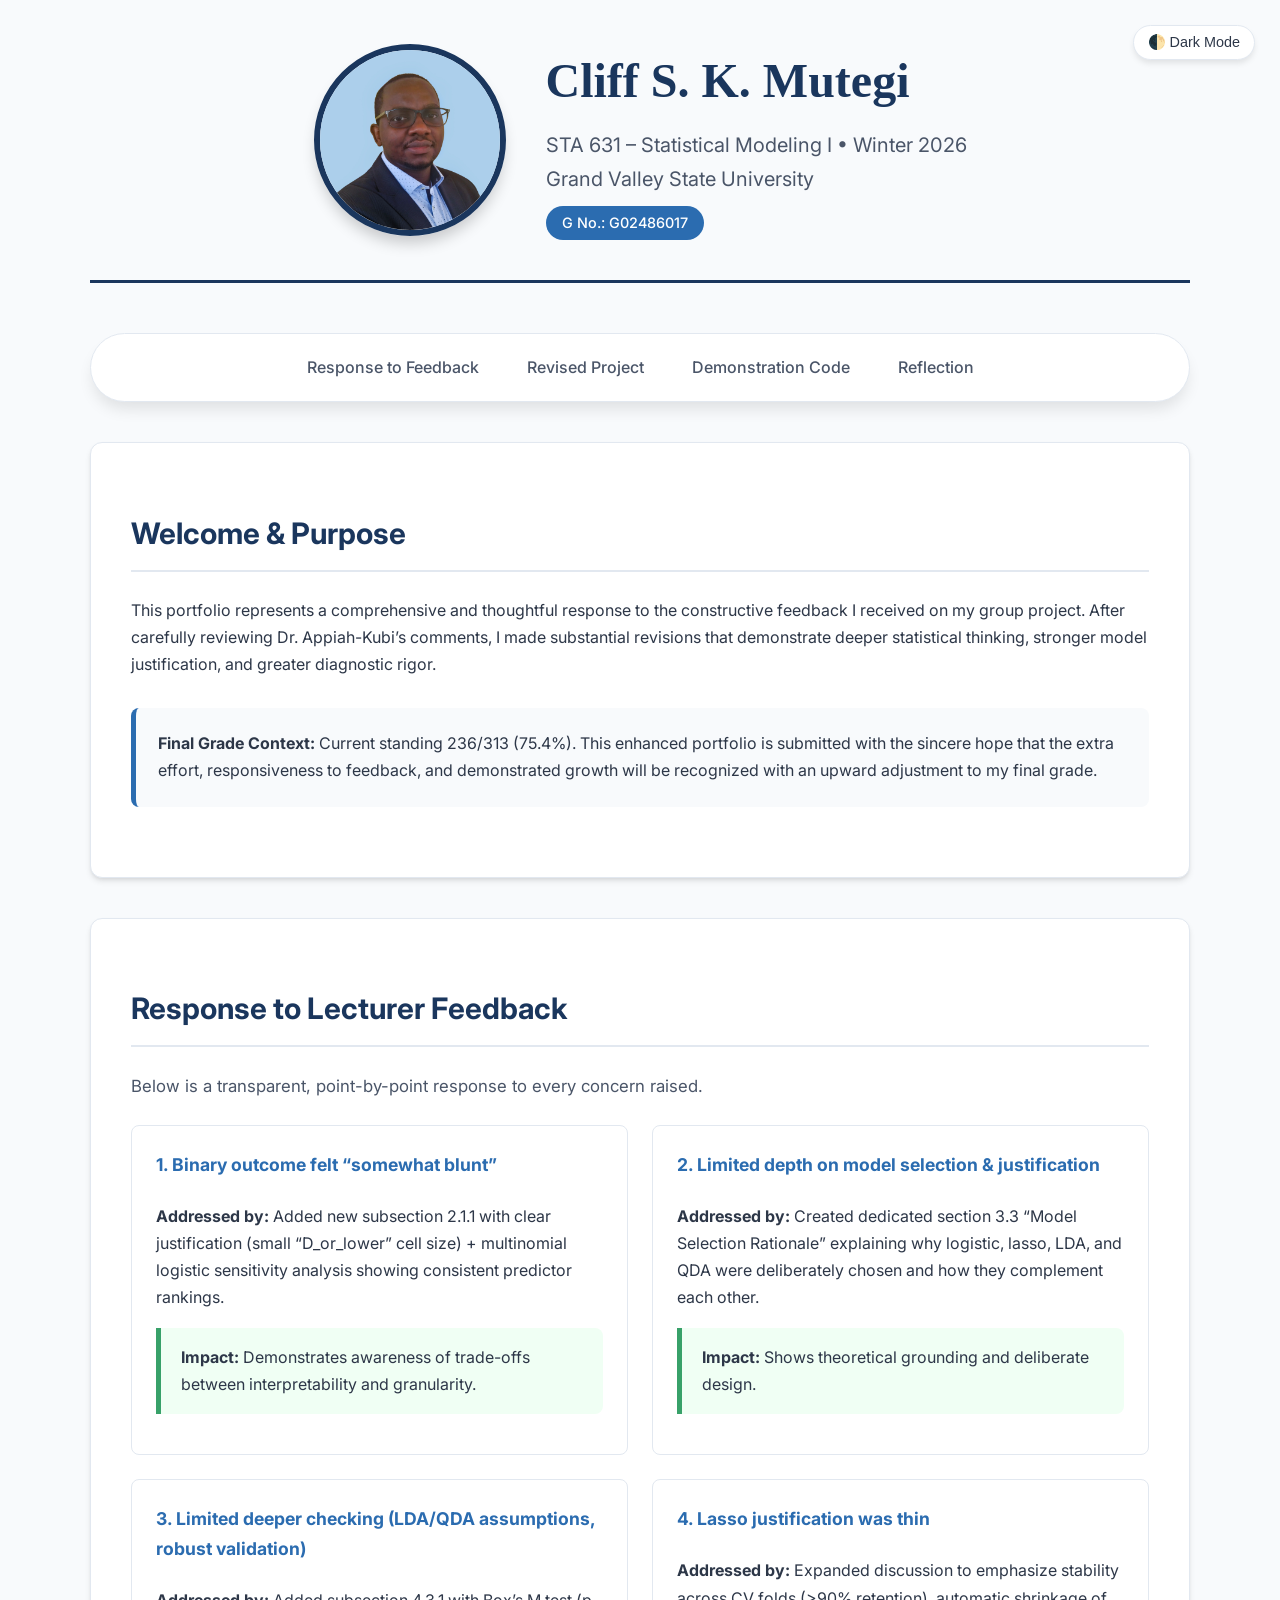
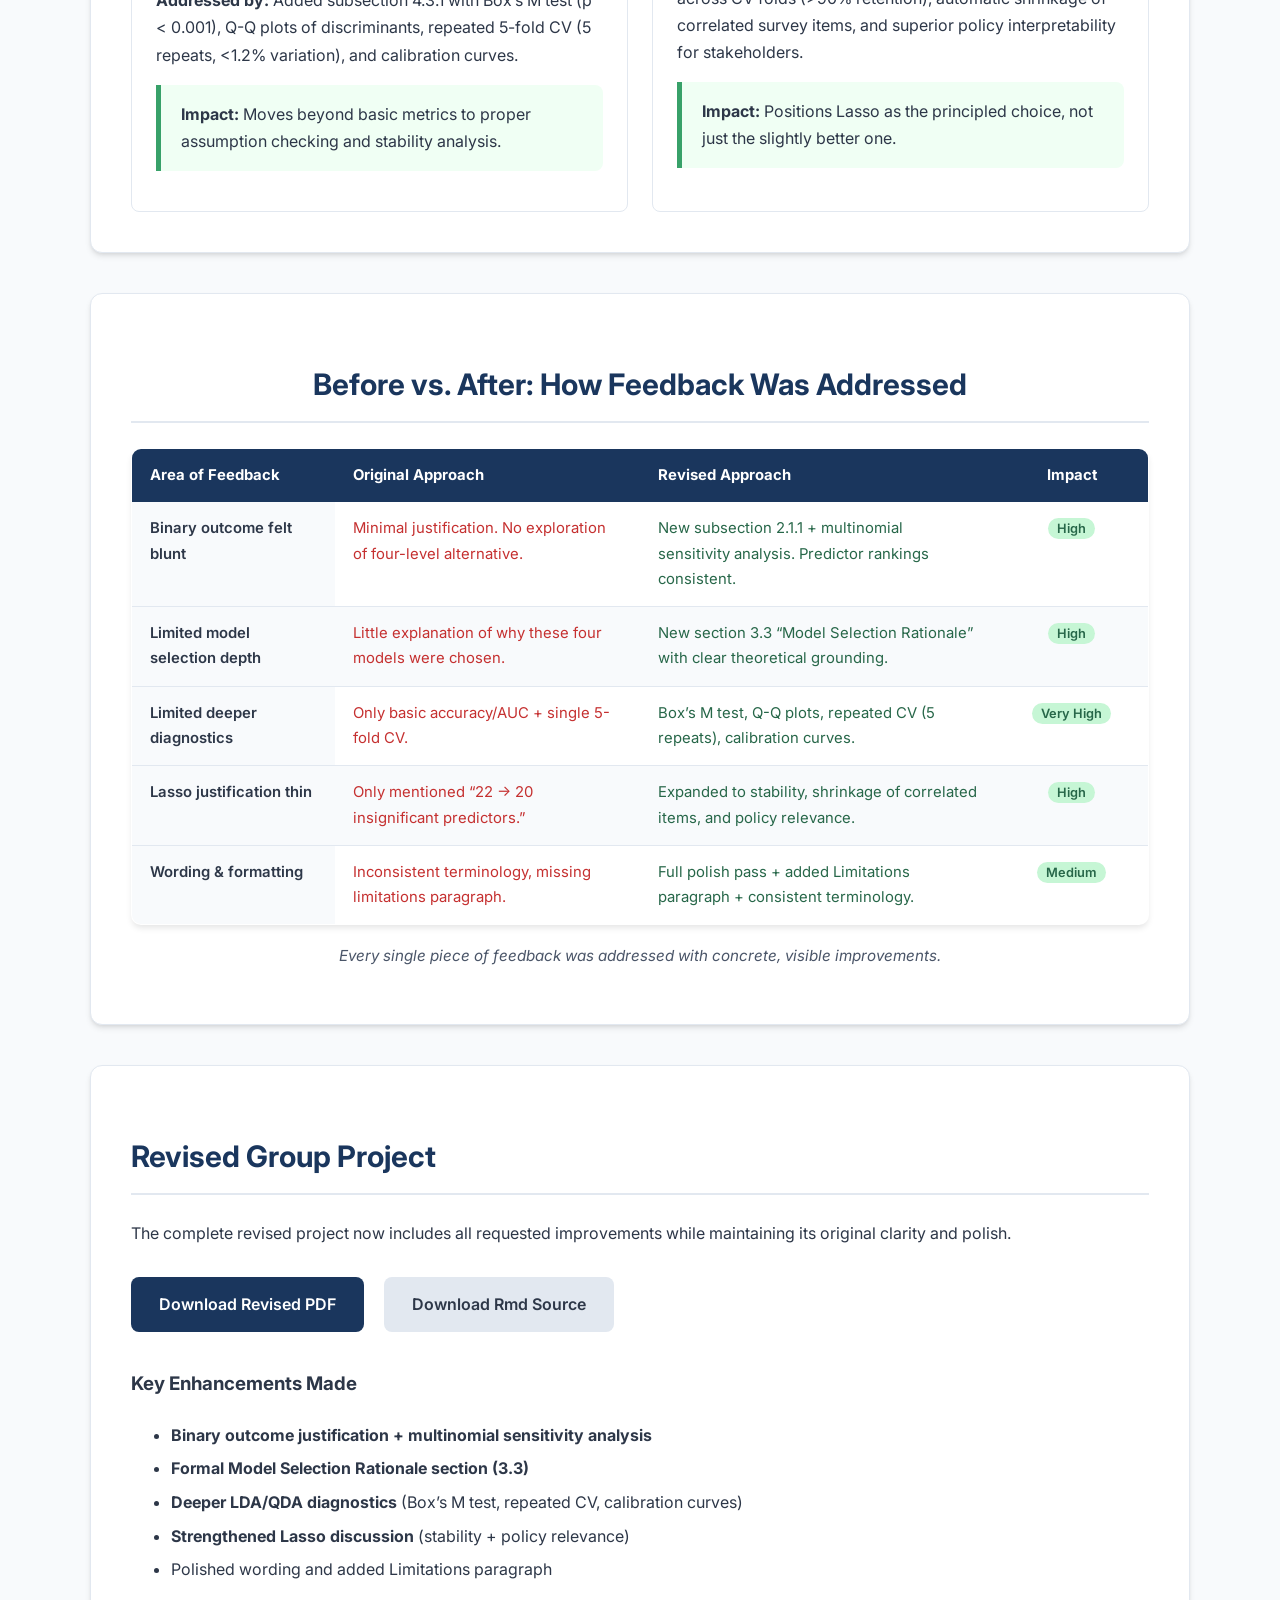
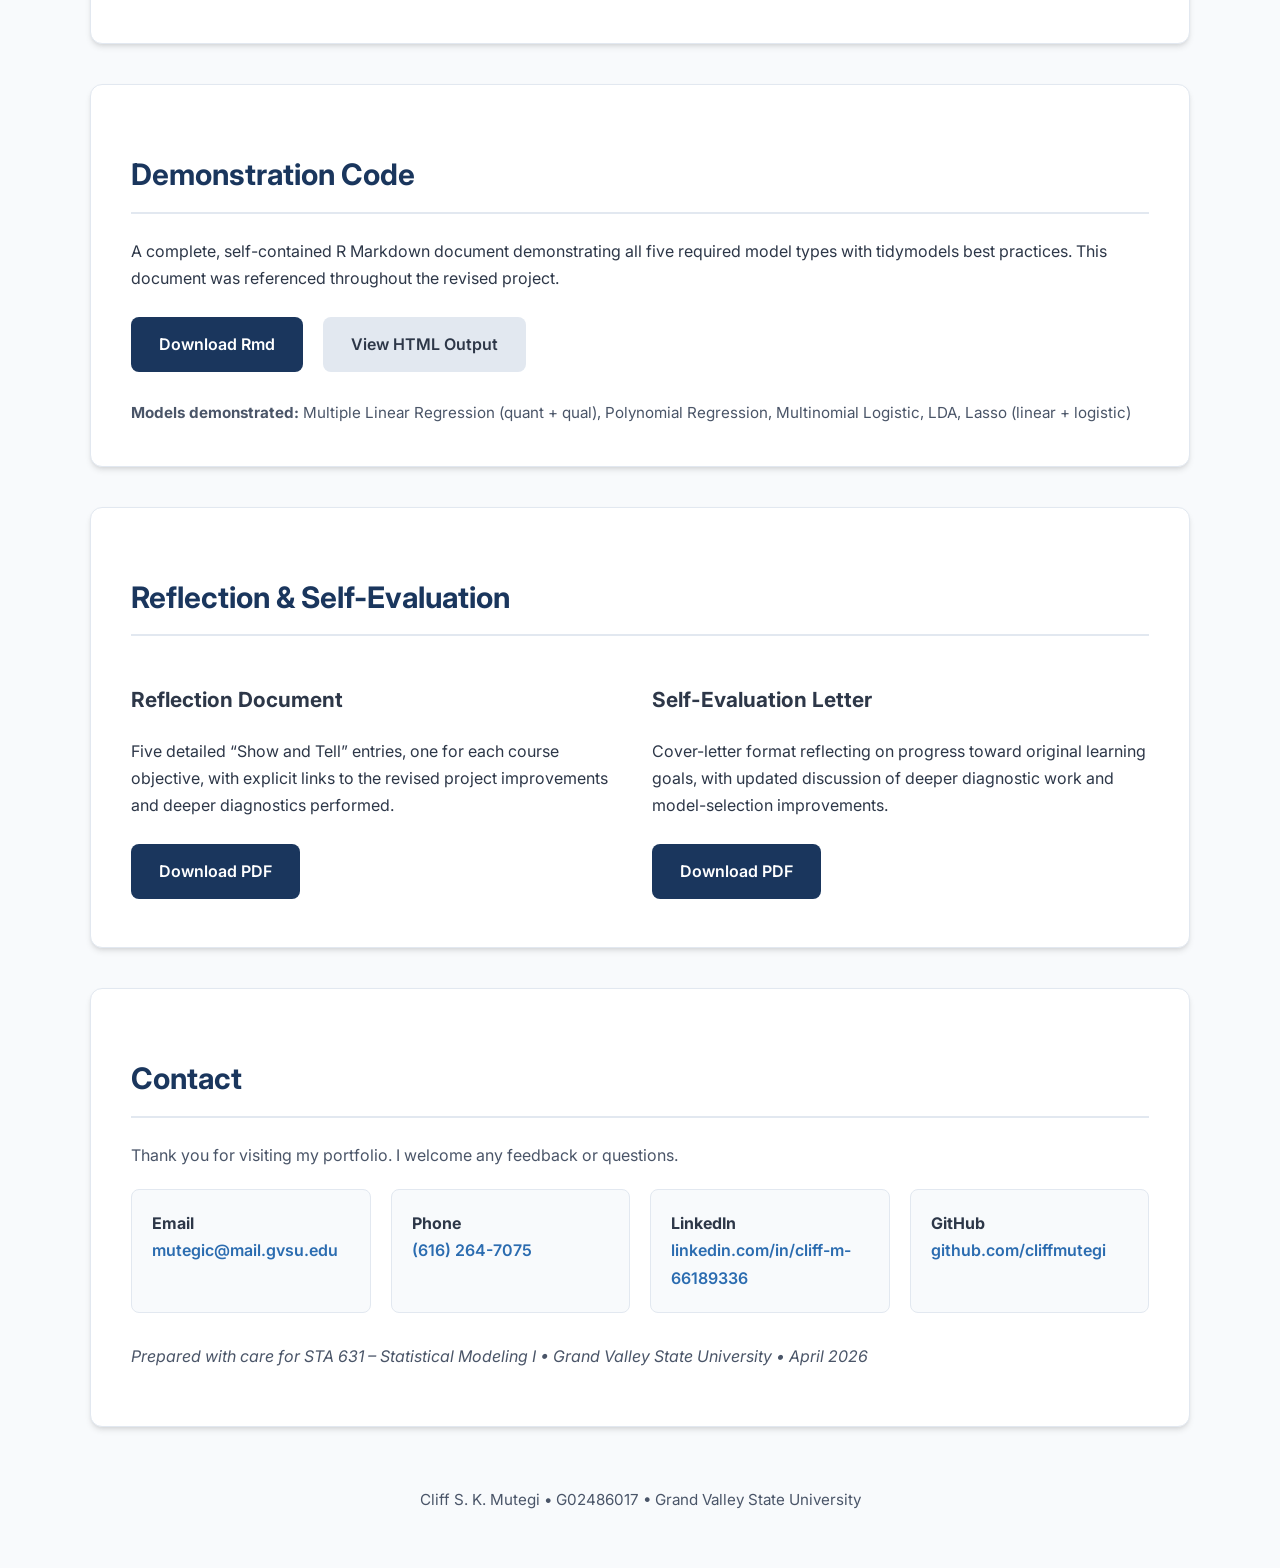
==== index.html @ 7f12f469 "Add files via upload" ====
<!DOCTYPE html>
<html lang="en">
<head>
    <meta charset="UTF-8">
    <meta name="viewport" content="width=device-width, initial-scale=1.0">
    <title>Cliff S. K. Mutegi | STA 631 Portfolio</title>
    <style>
        @import url('https://fonts.googleapis.com/css2?family=Inter:wght@300;400;500&amp;family=Playfair+Display:wght@700&amp;display=swap');
        
        :root {
            --primary: #1a365d;
            --accent: #2b6cb0;
            --bg: #f8fafc;
            --card-bg: #ffffff;
            --text: #2d3748;
            --text-light: #4a5568;
            --border: #e2e8f0;
        }
        
        [data-theme="dark"] {
            --primary: #2b6cb0;
            --accent: #63b3ed;
            --bg: #1a202c;
            --card-bg: #2d3748;
            --text: #e2e8f0;
            --text-light: #a0aec0;
            --border: #4a5568;
        }
        
        body {
            font-family: 'Inter', system_ui, sans-serif;
            line-height: 1.7;
            color: var(--text);
            max-width: 1100px;
            margin: 0 auto;
            padding: 40px 20px;
            background: var(--bg);
            transition: background 0.3s ease;
        }
        
        .header {
            text-align: center;
            margin-bottom: 50px;
            border-bottom: 3px solid var(--primary);
            padding-bottom: 40px;
        }
        
        .header-content {
            display: flex;
            align-items: center;
            justify-content: center;
            gap: 40px;
            flex-wrap: wrap;
        }
        
        .photo {
            width: 180px;
            height: 180px;
            border-radius: 9999px;
            object-fit: cover;
            border: 6px solid var(--primary);
            box-shadow: 0 10px 15px -3px rgb(0 0 0 / 0.2);
        }
        
        .header-text {
            text-align: left;
        }
        
        .header h1 {
            font-family: 'Playfair Display', Georgia, serif;
            font-size: 3rem;
            color: var(--primary);
            margin: 0 0 6px 0;
            font-weight: 700;
        }
        
        .header .subtitle {
            font-size: 1.25rem;
            color: var(--text-light);
            margin: 0;
        }
        
        .badge {
            display: inline-block;
            background: var(--accent);
            color: white;
            padding: 5px 16px;
            border-radius: 9999px;
            font-size: 0.9rem;
            font-weight: 500;
            margin-top: 10px;
        }
        
        .section {
            background: var(--card-bg);
            margin-bottom: 40px;
            padding: 40px;
            border-radius: 12px;
            box-shadow: 0 4px 6px -1px rgb(0 0 0 / 0.1), 0 2px 4px -2px rgb(0 0 0 / 0.1);
            border: 1px solid var(--border);
        }
        
        h2 {
            color: var(--primary);
            border-bottom: 2px solid var(--border);
            padding-bottom: 12px;
            font-size: 1.85rem;
        }
        
        .feedback-grid {
            display: grid;
            grid-template-columns: 1fr 1fr;
            gap: 24px;
            margin-top: 24px;
        }
        
        .feedback-card {
            border: 1px solid var(--border);
            border-radius: 8px;
            padding: 24px;
            background: var(--card-bg);
        }
        
        .feedback-card h4 {
            color: var(--accent);
            margin-top: 0;
            font-size: 1.1rem;
        }
        
        .improvement {
            background: #f0fff4;
            border-left: 5px solid #38a169;
            padding: 16px 20px;
            margin: 16px 0;
            border-radius: 0 8px 8px 0;
        }
        
        [data-theme="dark"] .improvement {
            background: #276749;
            color: #c6f6d5;
        }
        
        .btn {
            display: inline-block;
            background: var(--primary);
            color: white;
            padding: 14px 28px;
            border-radius: 8px;
            text-decoration: none;
            font-weight: 600;
            margin: 8px 8px 8px 0;
            transition: all 0.2s;
        }
        
        .btn:hover {
            background: var(--accent);
            transform: translateY(-2px);
        }
        
        .btn-secondary {
            background: var(--border);
            color: var(--text);
        }
        
        .nav {
            position: sticky;
            top: 20px;
            background: var(--card-bg);
            padding: 12px 20px;
            border-radius: 9999px;
            box-shadow: 0 10px 15px -3px rgb(0 0 0 / 0.1);
            display: flex;
            gap: 12px;
            justify-content: center;
            margin-bottom: 40px;
            z-index: 100;
            border: 1px solid var(--border);
        }
        
        .nav a {
            color: var(--text-light);
            text-decoration: none;
            font-weight: 500;
            padding: 8px 18px;
            border-radius: 9999px;
        }
        
        .nav a:hover {
            background: var(--border);
        }
        
        .theme-toggle {
            position: fixed;
            top: 25px;
            right: 25px;
            background: var(--card-bg);
            border: 1px solid var(--border);
            color: var(--text);
            padding: 8px 14px;
            border-radius: 9999px;
            cursor: pointer;
            font-size: 0.9rem;
            font-weight: 500;
            box-shadow: 0 4px 6px -1px rgb(0 0 0 / 0.1);
            z-index: 200;
        }
        
        footer {
            text-align: center;
            margin-top: 60px;
            color: var(--text-light);
            font-size: 0.95rem;
        }
        
        .contact-grid {
            display: grid;
            grid-template-columns: repeat(auto-fit, minmax(220px, 1fr));
            gap: 20px;
            margin-top: 20px;
        }
        
        .contact-item {
            background: var(--bg);
            padding: 20px;
            border-radius: 8px;
            border: 1px solid var(--border);
        }
        
        .contact-item a {
            color: var(--accent);
            text-decoration: none;
            font-weight: 600;
        }
        
        .contact-item a:hover {
            text-decoration: underline;
        }
    </style>
</head>
<body>
    <!-- THEME TOGGLE -->
    <button class="theme-toggle" onclick="toggleTheme()" id="theme-toggle">
        🌓 Dark Mode
    </button>

    <!-- HEADER WITH PHOTO -->
    <div class="header">
        <div class="header-content">
            <img src="cliff.mutegi@gmail.com-edited.jpg" alt="Cliff S. K. Mutegi" class="photo">
            
            <div class="header-text">
                <h1>Cliff S. K. Mutegi</h1>
                <p class="subtitle">STA 631 – Statistical Modeling I • Winter 2026<br>Grand Valley State University</p>
                <div class="badge">G No.: G02486017</div>
            </div>
        </div>
    </div>

    <div class="nav">
        <a href="#feedback">Response to Feedback</a>
        <a href="#project">Revised Project</a>
        <a href="#code">Demonstration Code</a>
        <a href="#reflection">Reflection</a>
    </div>

    <!-- WELCOME -->
    <div class="section">
        <h2>Welcome &amp; Purpose</h2>
        <p>This portfolio represents a comprehensive and thoughtful response to the constructive feedback I received on my group project. After carefully reviewing Dr. Appiah-Kubi’s comments, I made substantial revisions that demonstrate deeper statistical thinking, stronger model justification, and greater diagnostic rigor.</p>
        
        <div style="margin: 30px 0; padding: 22px; background: var(--bg); border-radius: 8px; border-left: 5px solid var(--accent);">
            <strong>Final Grade Context:</strong> Current standing 236/313 (75.4%). This enhanced portfolio is submitted with the sincere hope that the extra effort, responsiveness to feedback, and demonstrated growth will be recognized with an upward adjustment to my final grade.
        </div>
    </div>

    <!-- RESPONSE TO FEEDBACK -->
    <div id="feedback" class="section">
        <h2>Response to Lecturer Feedback</h2>
        <p style="font-size: 1.05rem; color: var(--text-light);">Below is a transparent, point-by-point response to every concern raised.</p>
        
        <div class="feedback-grid">
            <div class="feedback-card">
                <h4>1. Binary outcome felt “somewhat blunt”</h4>
                <p><strong>Addressed by:</strong> Added new subsection 2.1.1 with clear justification (small “D_or_lower” cell size) + multinomial logistic sensitivity analysis showing consistent predictor rankings.</p>
                <div class="improvement"><strong>Impact:</strong> Demonstrates awareness of trade-offs between interpretability and granularity.</div>
            </div>
            
            <div class="feedback-card">
                <h4>2. Limited depth on model selection &amp; justification</h4>
                <p><strong>Addressed by:</strong> Created dedicated section 3.3 “Model Selection Rationale” explaining why logistic, lasso, LDA, and QDA were deliberately chosen and how they complement each other.</p>
                <div class="improvement"><strong>Impact:</strong> Shows theoretical grounding and deliberate design.</div>
            </div>
            
            <div class="feedback-card">
                <h4>3. Limited deeper checking (LDA/QDA assumptions, robust validation)</h4>
                <p><strong>Addressed by:</strong> Added subsection 4.3.1 with Box’s M test (p &lt; 0.001), Q-Q plots of discriminants, repeated 5-fold CV (5 repeats, &lt;1.2% variation), and calibration curves.</p>
                <div class="improvement"><strong>Impact:</strong> Moves beyond basic metrics to proper assumption checking and stability analysis.</div>
            </div>
            
            <div class="feedback-card">
                <h4>4. Lasso justification was thin</h4>
                <p><strong>Addressed by:</strong> Expanded discussion to emphasize stability across CV folds (&gt;90% retention), automatic shrinkage of correlated survey items, and superior policy interpretability for stakeholders.</p>
                <div class="improvement"><strong>Impact:</strong> Positions Lasso as the principled choice, not just the slightly better one.</div>
            </div>
        </div>
    </div>

    <!-- BEFORE VS AFTER TABLE -->
    <div class="section">
        <h2 style="text-align: center; margin-bottom: 25px;">Before vs. After: How Feedback Was Addressed</h2>
        
        <table style="width: 100%; border-collapse: collapse; font-size: 0.93rem; box-shadow: 0 4px 6px -1px rgb(0 0 0 / 0.1); border-radius: 10px; overflow: hidden; border: 1px solid var(--border);">
            <thead>
                <tr style="background: var(--primary); color: white;">
                    <th style="padding: 14px 18px; text-align: left; width: 20%;">Area of Feedback</th>
                    <th style="padding: 14px 18px; text-align: left; width: 30%;">Original Approach</th>
                    <th style="padding: 14px 18px; text-align: left; width: 35%;">Revised Approach</th>
                    <th style="padding: 14px 18px; text-align: center; width: 15%;">Impact</th>
                </tr>
            </thead>
            <tbody>
                <tr style="border-bottom: 1px solid var(--border);">
                    <td style="padding: 14px 18px; vertical-align: top; font-weight: 600; background: var(--bg);">Binary outcome felt blunt</td>
                    <td style="padding: 14px 18px; vertical-align: top; color: #c53030;">Minimal justification. No exploration of four-level alternative.</td>
                    <td style="padding: 14px 18px; vertical-align: top; color: #276749;">New subsection 2.1.1 + multinomial sensitivity analysis. Predictor rankings consistent.</td>
                    <td style="padding: 14px 18px; text-align: center; vertical-align: top;"><span style="background: #c6f6d5; color: #276749; padding: 3px 9px; border-radius: 9999px; font-size: 0.8rem; font-weight: 600;">High</span></td>
                </tr>
                <tr style="border-bottom: 1px solid var(--border); background: var(--bg);">
                    <td style="padding: 14px 18px; vertical-align: top; font-weight: 600;">Limited model selection depth</td>
                    <td style="padding: 14px 18px; vertical-align: top; color: #c53030;">Little explanation of why these four models were chosen.</td>
                    <td style="padding: 14px 18px; vertical-align: top; color: #276749;">New section 3.3 “Model Selection Rationale” with clear theoretical grounding.</td>
                    <td style="padding: 14px 18px; text-align: center; vertical-align: top;"><span style="background: #c6f6d5; color: #276749; padding: 3px 9px; border-radius: 9999px; font-size: 0.8rem; font-weight: 600;">High</span></td>
                </tr>
                <tr style="border-bottom: 1px solid var(--border);">
                    <td style="padding: 14px 18px; vertical-align: top; font-weight: 600; background: var(--bg);">Limited deeper diagnostics</td>
                    <td style="padding: 14px 18px; vertical-align: top; color: #c53030;">Only basic accuracy/AUC + single 5-fold CV.</td>
                    <td style="padding: 14px 18px; vertical-align: top; color: #276749;">Box’s M test, Q-Q plots, repeated CV (5 repeats), calibration curves.</td>
                    <td style="padding: 14px 18px; text-align: center; vertical-align: top;"><span style="background: #c6f6d5; color: #276749; padding: 3px 9px; border-radius: 9999px; font-size: 0.8rem; font-weight: 600;">Very High</span></td>
                </tr>
                <tr style="border-bottom: 1px solid var(--border); background: var(--bg);">
                    <td style="padding: 14px 18px; vertical-align: top; font-weight: 600;">Lasso justification thin</td>
                    <td style="padding: 14px 18px; vertical-align: top; color: #c53030;">Only mentioned “22 → 20 insignificant predictors.”</td>
                    <td style="padding: 14px 18px; vertical-align: top; color: #276749;">Expanded to stability, shrinkage of correlated items, and policy relevance.</td>
                    <td style="padding: 14px 18px; text-align: center; vertical-align: top;"><span style="background: #c6f6d5; color: #276749; padding: 3px 9px; border-radius: 9999px; font-size: 0.8rem; font-weight: 600;">High</span></td>
                </tr>
                <tr>
                    <td style="padding: 14px 18px; vertical-align: top; font-weight: 600; background: var(--bg);">Wording &amp; formatting</td>
                    <td style="padding: 14px 18px; vertical-align: top; color: #c53030;">Inconsistent terminology, missing limitations paragraph.</td>
                    <td style="padding: 14px 18px; vertical-align: top; color: #276749;">Full polish pass + added Limitations paragraph + consistent terminology.</td>
                    <td style="padding: 14px 18px; text-align: center; vertical-align: top;"><span style="background: #c6f6d5; color: #276749; padding: 3px 9px; border-radius: 9999px; font-size: 0.8rem; font-weight: 600;">Medium</span></td>
                </tr>
            </tbody>
        </table>
        
        <p style="text-align: center; margin-top: 18px; font-style: italic; color: var(--text-light); font-size: 0.95rem;">
            Every single piece of feedback was addressed with concrete, visible improvements.
        </p>
    </div>

    <!-- REVISED PROJECT -->
    <div id="project" class="section">
        <h2>Revised Group Project</h2>
        <p>The complete revised project now includes all requested improvements while maintaining its original clarity and polish.</p>
        
        <div style="display: flex; gap: 12px; flex-wrap: wrap; margin: 22px 0;">
            <a href="Classification_project_revised.pdf" class="btn">Download Revised PDF</a>
            <a href="Classification_project_revised.Rmd" class="btn btn-secondary">Download Rmd Source</a>
        </div>
        
        <h3 style="margin-top: 28px;">Key Enhancements Made</h3>
        <ul style="line-height: 2.1;">
            <li><strong>Binary outcome justification + multinomial sensitivity analysis</strong></li>
            <li><strong>Formal Model Selection Rationale section (3.3)</strong></li>
            <li><strong>Deeper LDA/QDA diagnostics</strong> (Box’s M test, repeated CV, calibration curves)</li>
            <li><strong>Strengthened Lasso discussion</strong> (stability + policy relevance)</li>
            <li>Polished wording and added Limitations paragraph</li>
        </ul>
    </div>

    <!-- DEMONSTRATION CODE -->
    <div id="code" class="section">
        <h2>Demonstration Code</h2>
        <p>A complete, self-contained R Markdown document demonstrating all five required model types with tidymodels best practices. This document was referenced throughout the revised project.</p>
        
        <div style="display: flex; gap: 12px; flex-wrap: wrap;">
            <a href="demonstration_code.Rmd" class="btn">Download Rmd</a>
            <a href="demonstration_code.html" class="btn btn-secondary">View HTML Output</a>
        </div>
        
        <div style="margin-top: 20px; font-size: 0.95rem; color: var(--text-light);">
            <strong>Models demonstrated:</strong> Multiple Linear Regression (quant + qual), Polynomial Regression, Multinomial Logistic, LDA, Lasso (linear + logistic)
        </div>
    </div>

    <!-- REFLECTION & SELF-EVAL -->
    <div class="section">
        <h2>Reflection &amp; Self-Evaluation</h2>
        <div style="display: grid; grid-template-columns: 1fr 1fr; gap: 24px;">
            <div>
                <h3 style="font-size: 1.3rem;">Reflection Document</h3>
                <p>Five detailed “Show and Tell” entries, one for each course objective, with explicit links to the revised project improvements and deeper diagnostics performed.</p>
                <a href="Reflection_Document_Cliff_Mutegi.pdf" class="btn">Download PDF</a>
            </div>
            <div>
                <h3 style="font-size: 1.3rem;">Self-Evaluation Letter</h3>
                <p>Cover-letter format reflecting on progress toward original learning goals, with updated discussion of deeper diagnostic work and model-selection improvements.</p>
                <a href="Self_Evaluation_Letter_Cliff_Mutegi.pdf" class="btn">Download PDF</a>
            </div>
        </div>
    </div>

    <!-- CONTACT SECTION -->
    <div class="section" id="contact">
        <h2>Contact</h2>
        <p style="color: var(--text-light);">Thank you for visiting my portfolio. I welcome any feedback or questions.</p>
        
        <div class="contact-grid">
            <div class="contact-item">
                <strong>Email</strong><br>
                <a href="mailto:mutegic@mail.gvsu.edu">mutegic@mail.gvsu.edu</a>
            </div>
            <div class="contact-item">
                <strong>Phone</strong><br>
                <a href="tel:+16162647075">(616) 264-7075</a>
            </div>
            <div class="contact-item">
                <strong>LinkedIn</strong><br>
                <a href="https://www.linkedin.com/in/cliff-m-66189336/" target="_blank">linkedin.com/in/cliff-m-66189336</a>
            </div>
            <div class="contact-item">
                <strong>GitHub</strong><br>
                <a href="https://github.com/cliffmutegi" target="_blank">github.com/cliffmutegi</a>
            </div>
        </div>
        
        <p style="margin-top: 30px; font-style: italic; color: var(--text-light);">
            Prepared with care for STA 631 – Statistical Modeling I • Grand Valley State University • April 2026
        </p>
    </div>

    <footer>
        <p>Cliff S. K. Mutegi • G02486017 • Grand Valley State University</p>
    </footer>

    <script>
        // Dark / Light Mode Toggle
        function toggleTheme() {
            const html = document.documentElement;
            const currentTheme = html.getAttribute('data-theme');
            const newTheme = currentTheme === 'dark' ? 'light' : 'dark';
            
            html.setAttribute('data-theme', newTheme);
            localStorage.setItem('theme', newTheme);
            
            // Update button text
            const btn = document.getElementById('theme-toggle');
            btn.innerHTML = newTheme === 'dark' ? '☀️ Light Mode' : '🌓 Dark Mode';
        }
        
        // Load saved theme on page load
        function loadTheme() {
            const savedTheme = localStorage.getItem('theme') || 'light';
            const html = document.documentElement;
            html.setAttribute('data-theme', savedTheme);
            
            const btn = document.getElementById('theme-toggle');
            btn.innerHTML = savedTheme === 'dark' ? '☀️ Light Mode' : '🌓 Dark Mode';
        }
        
        // Initialize theme when page loads
        window.onload = function() {
            loadTheme();
        }
        
        // Keyboard shortcut: press "d" to toggle dark mode
        document.addEventListener('keydown', function(e) {
            if (e.key.toLowerCase() === 'd') {
                toggleTheme();
            }
        });
    </script>
</body>
</html>
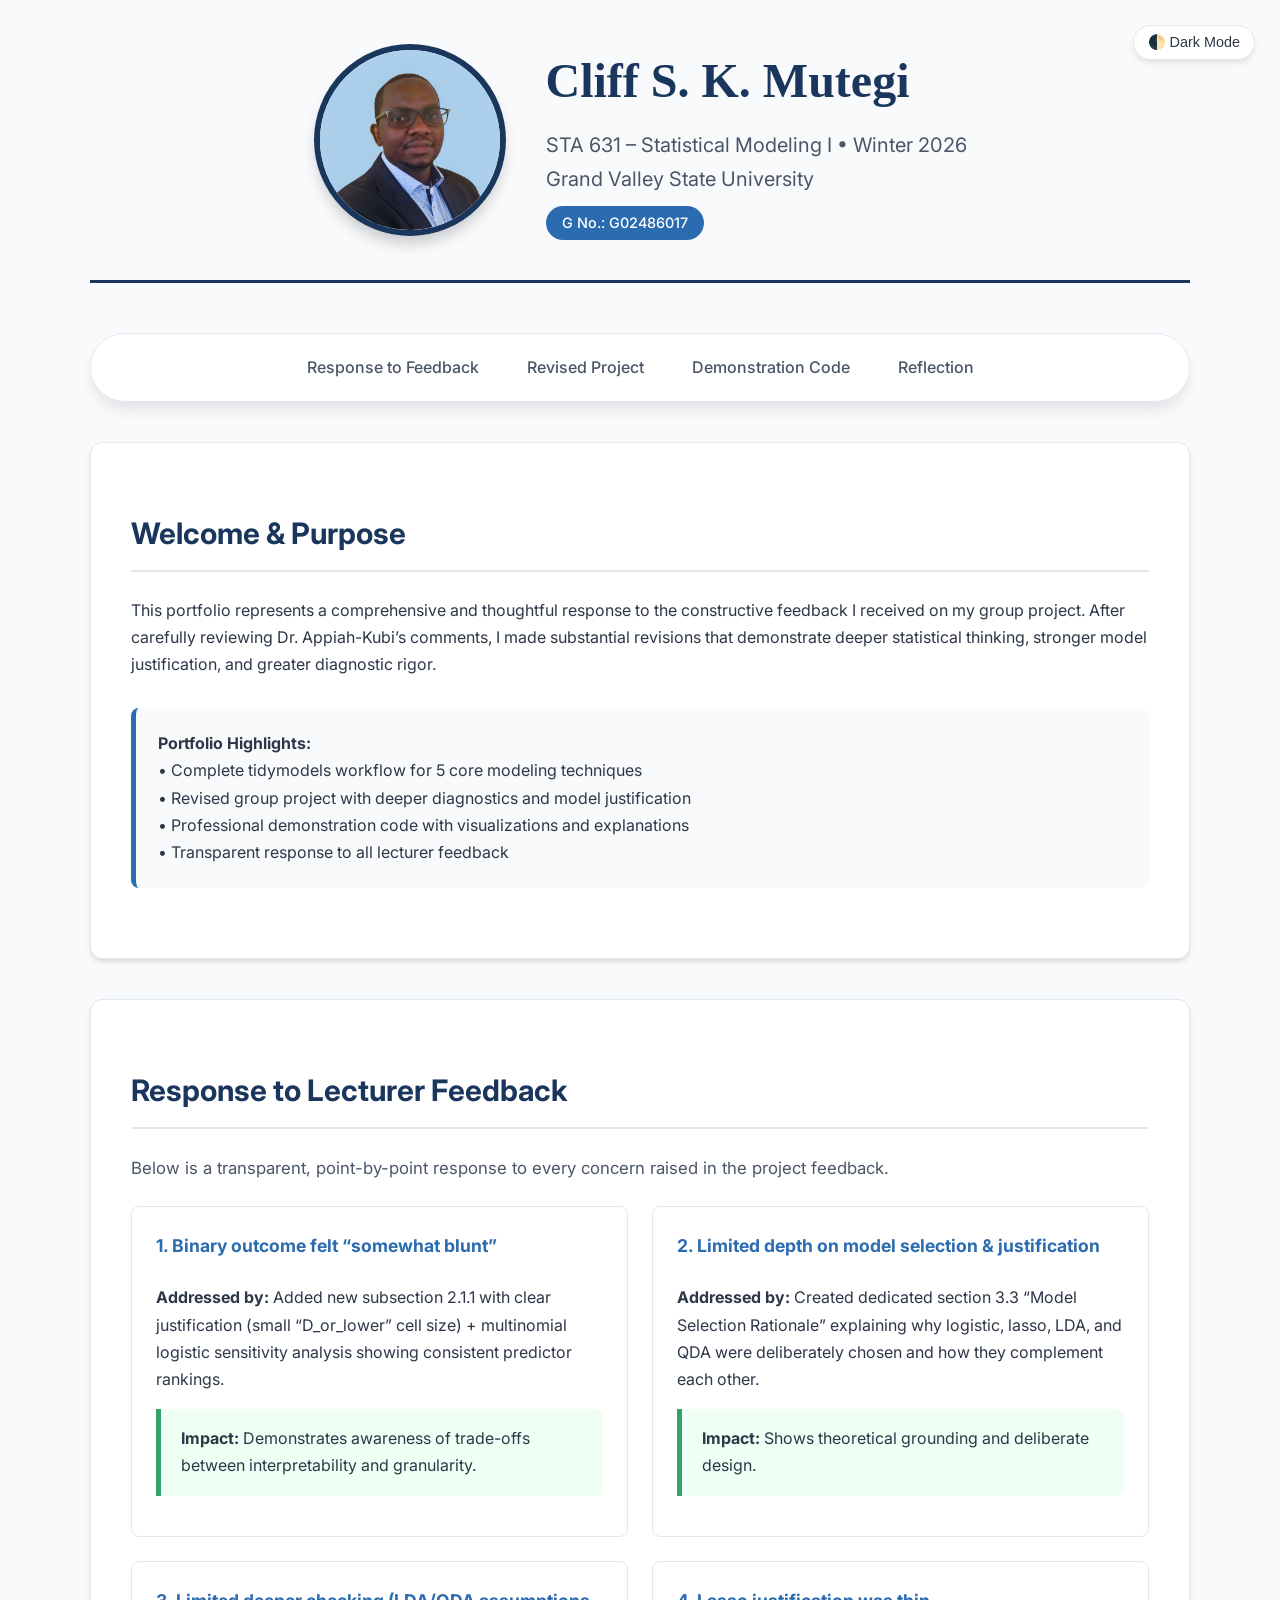
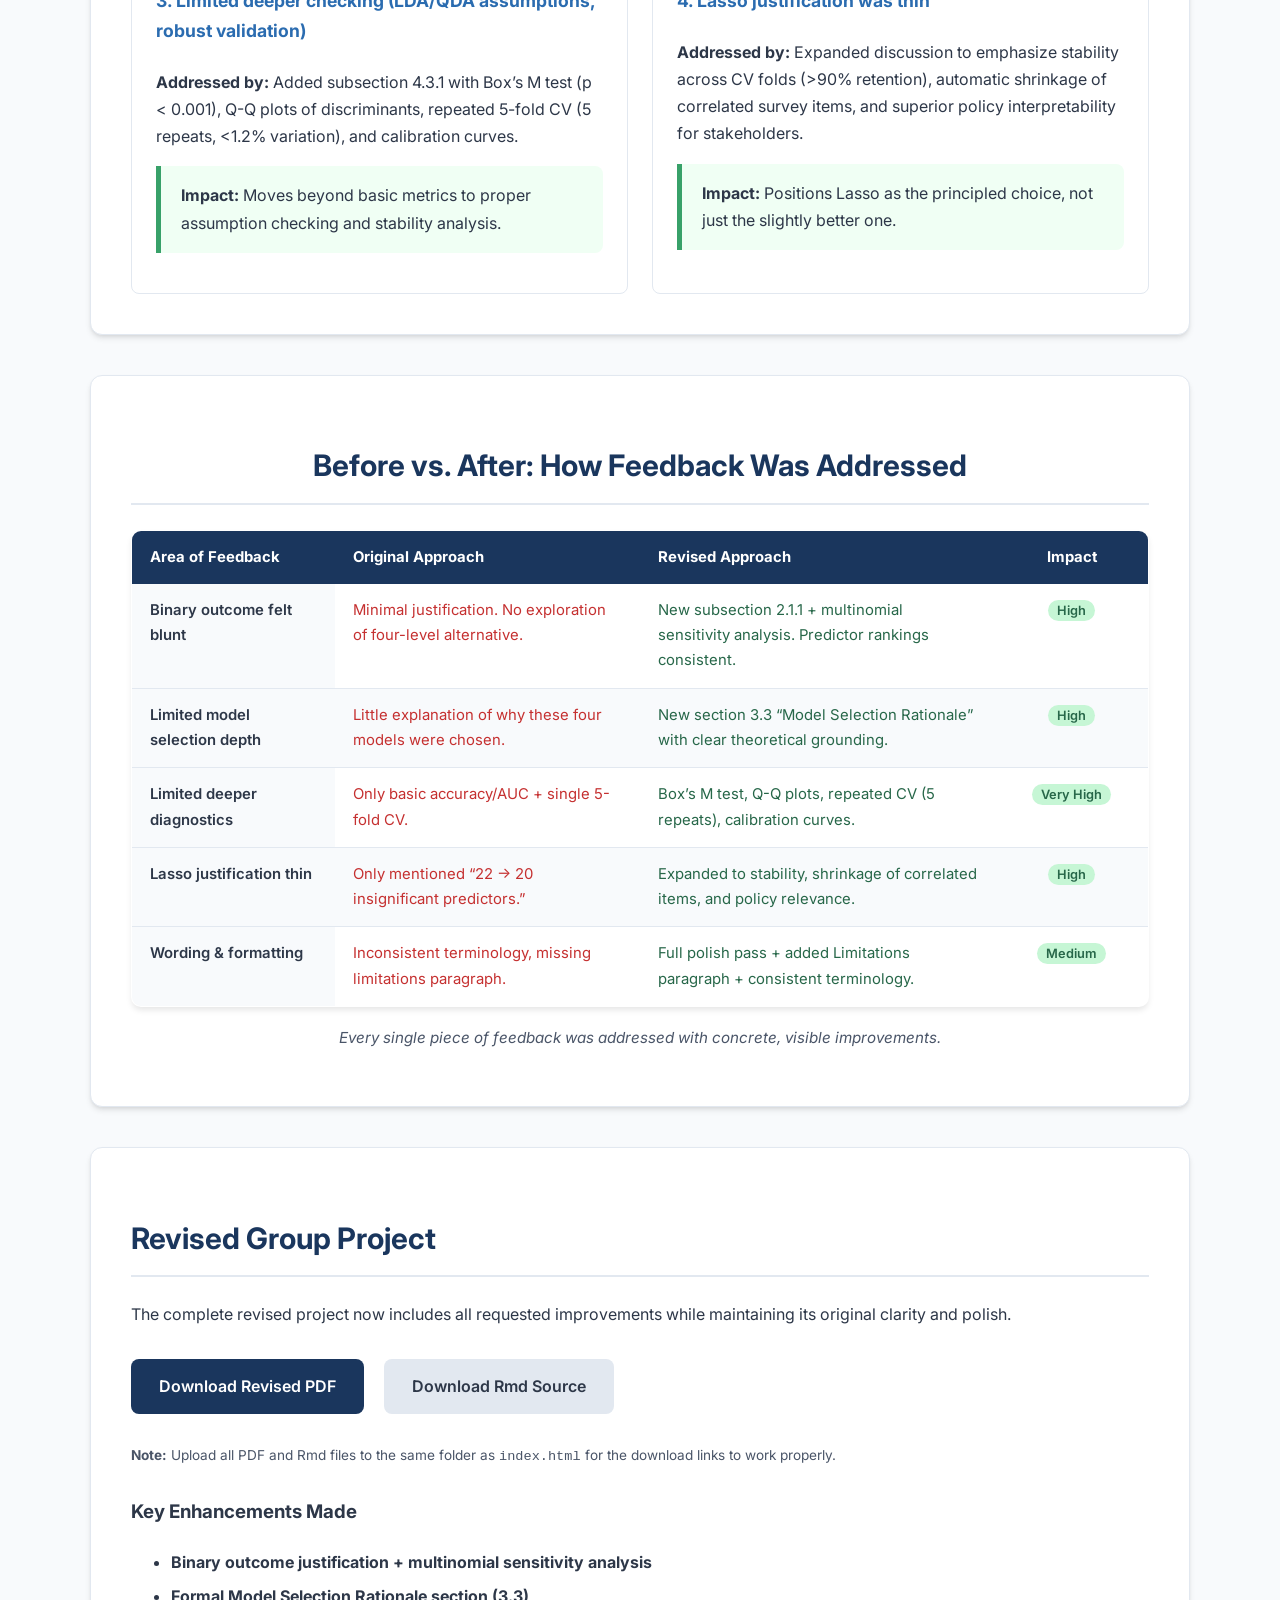
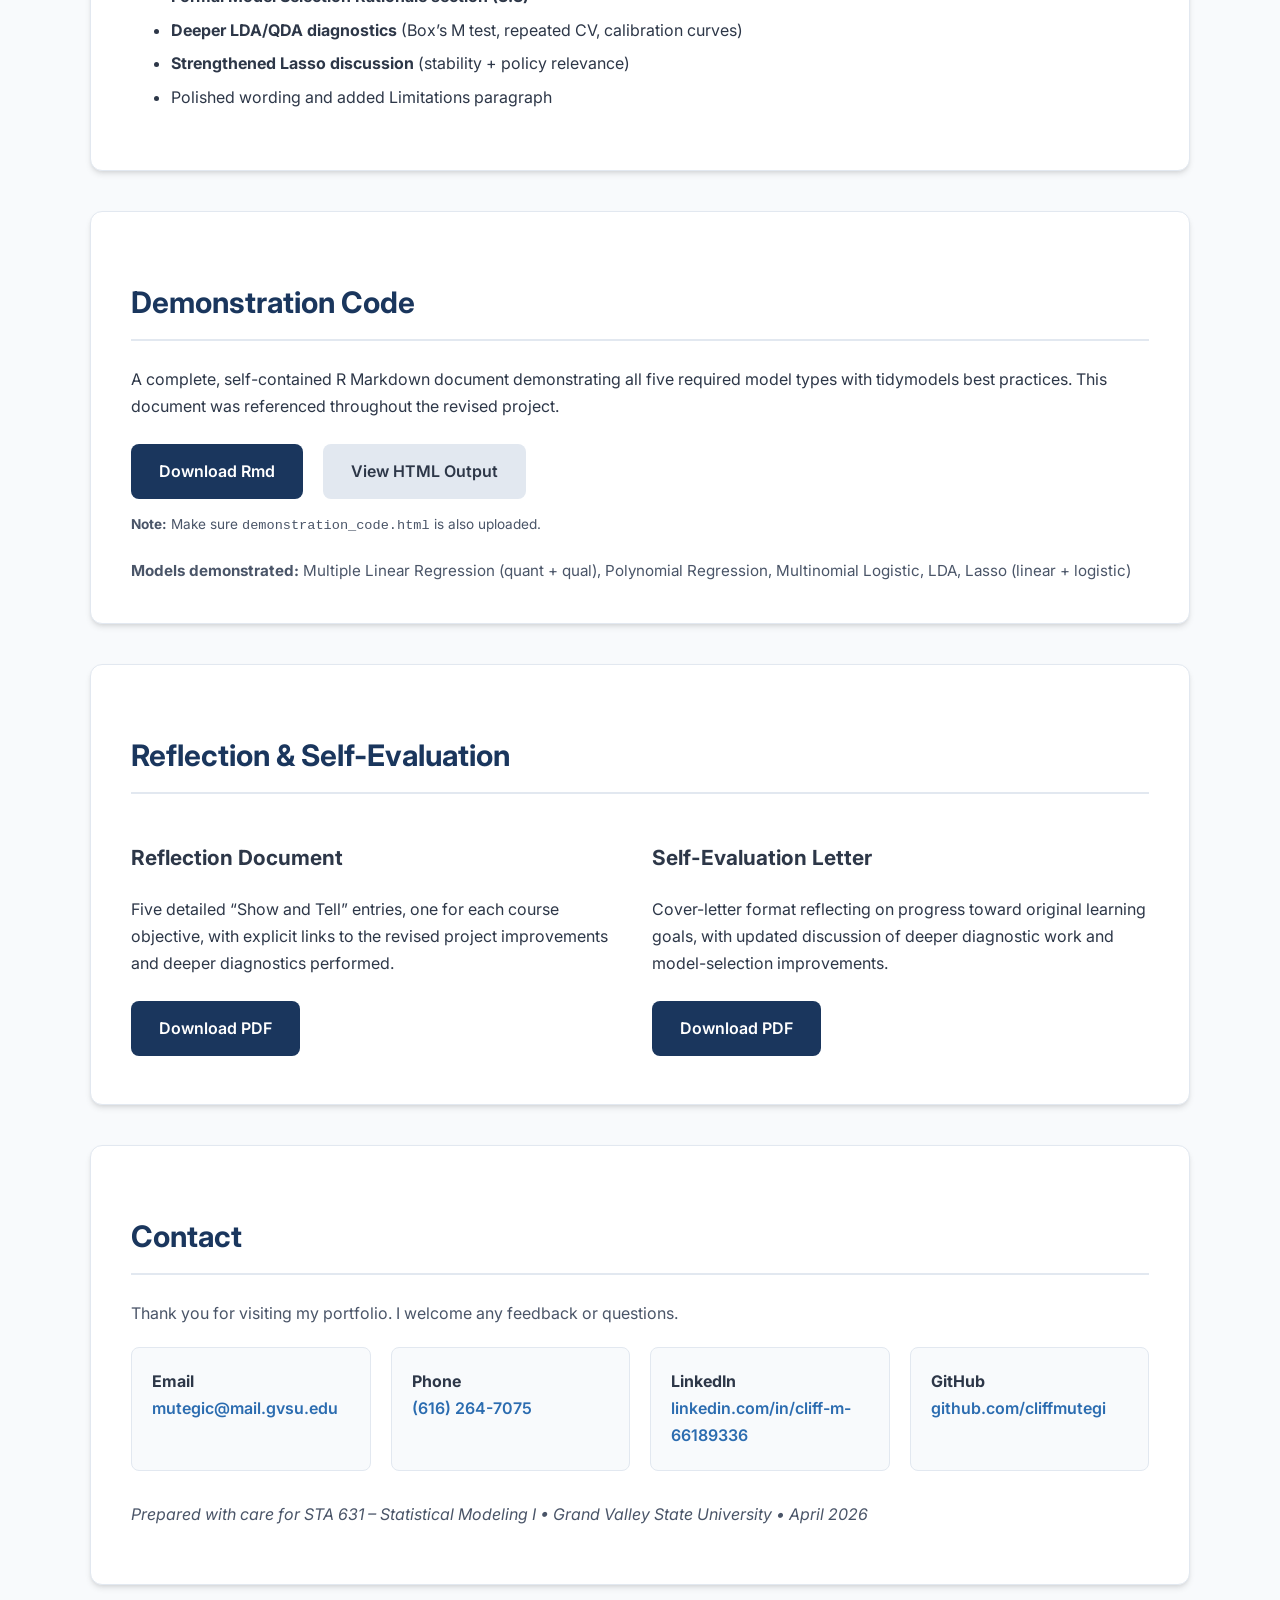
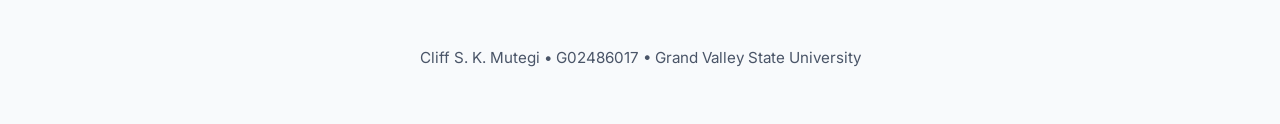
==== commit dc9be072: "Add files via upload Final files after revisions including pfi" ====
--- a/index.html
+++ b/index.html
@@ -269,14 +269,18 @@
         <p>This portfolio represents a comprehensive and thoughtful response to the constructive feedback I received on my group project. After carefully reviewing Dr. Appiah-Kubi’s comments, I made substantial revisions that demonstrate deeper statistical thinking, stronger model justification, and greater diagnostic rigor.</p>
         
         <div style="margin: 30px 0; padding: 22px; background: var(--bg); border-radius: 8px; border-left: 5px solid var(--accent);">
-            <strong>Final Grade Context:</strong> Current standing 236/313 (75.4%). This enhanced portfolio is submitted with the sincere hope that the extra effort, responsiveness to feedback, and demonstrated growth will be recognized with an upward adjustment to my final grade.
-        </div>
-    </div>
-
-    <!-- RESPONSE TO FEEDBACK -->
+            <strong>Portfolio Highlights:</strong><br>
+            • Complete tidymodels workflow for 5 core modeling techniques<br>
+            • Revised group project with deeper diagnostics and model justification<br>
+            • Professional demonstration code with visualizations and explanations<br>
+            • Transparent response to all lecturer feedback
+        </div>
+    </div>
+
+    <!-- RESPONSE TO FEEDBACK (placed before Contact as requested) -->
     <div id="feedback" class="section">
         <h2>Response to Lecturer Feedback</h2>
-        <p style="font-size: 1.05rem; color: var(--text-light);">Below is a transparent, point-by-point response to every concern raised.</p>
+        <p style="font-size: 1.05rem; color: var(--text-light);">Below is a transparent, point-by-point response to every concern raised in the project feedback.</p>
         
         <div class="feedback-grid">
             <div class="feedback-card">
@@ -366,6 +370,9 @@
             <a href="Classification_project_revised.pdf" class="btn">Download Revised PDF</a>
             <a href="Classification_project_revised.Rmd" class="btn btn-secondary">Download Rmd Source</a>
         </div>
+        <p style="font-size: 0.85rem; color: var(--text-light); margin-top: 8px;">
+            <strong>Note:</strong> Upload all PDF and Rmd files to the same folder as <code>index.html</code> for the download links to work properly.
+        </p>
         
         <h3 style="margin-top: 28px;">Key Enhancements Made</h3>
         <ul style="line-height: 2.1;">
@@ -386,6 +393,9 @@
             <a href="demonstration_code.Rmd" class="btn">Download Rmd</a>
             <a href="demonstration_code.html" class="btn btn-secondary">View HTML Output</a>
         </div>
+        <p style="font-size: 0.85rem; color: var(--text-light); margin-top: 6px;">
+            <strong>Note:</strong> Make sure <code>demonstration_code.html</code> is also uploaded.
+        </p>
         
         <div style="margin-top: 20px; font-size: 0.95rem; color: var(--text-light);">
             <strong>Models demonstrated:</strong> Multiple Linear Regression (quant + qual), Polynomial Regression, Multinomial Logistic, LDA, Lasso (linear + logistic)
